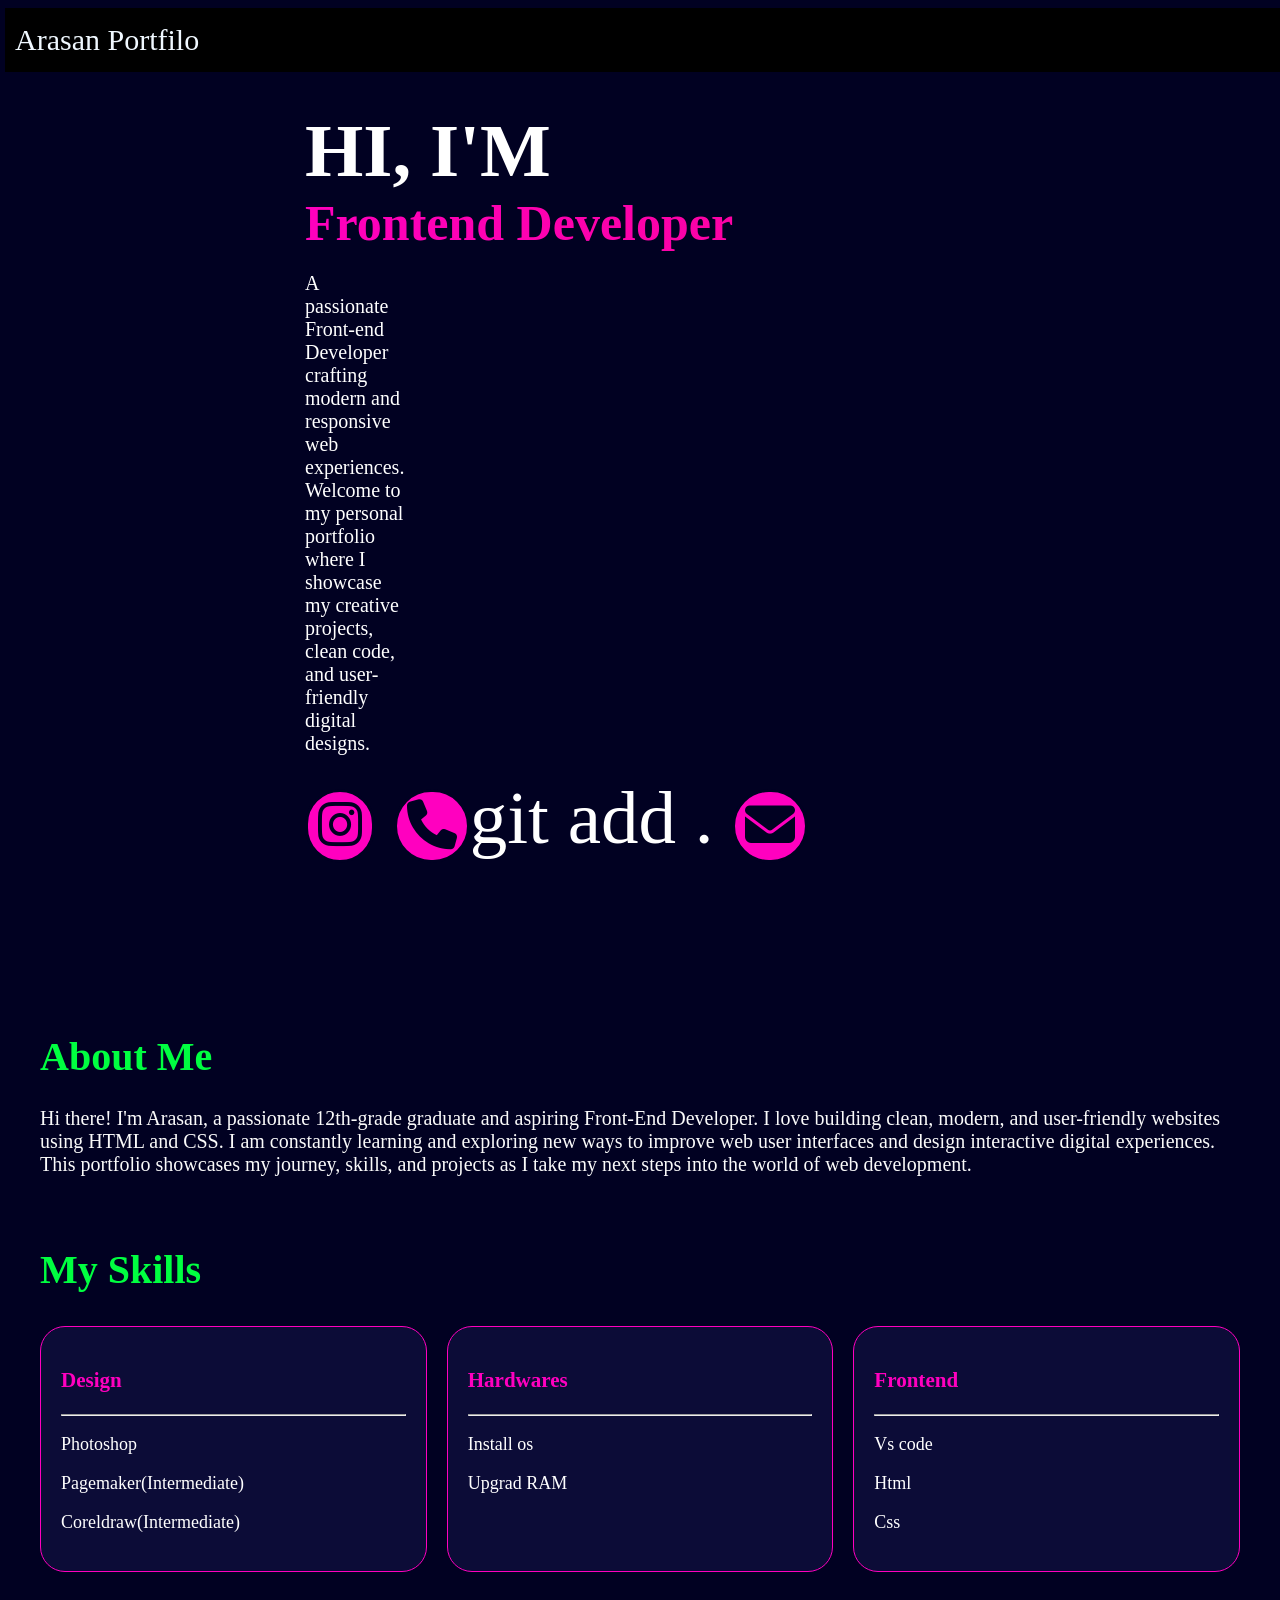
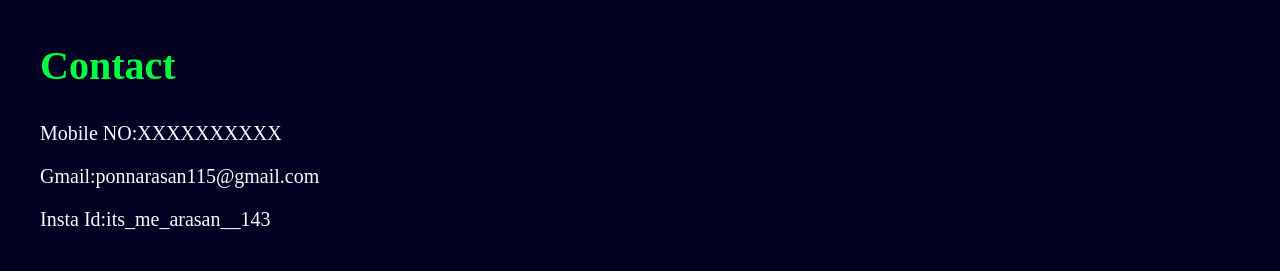
==== index.html @ 86ac951b "saved changes" ====
<!DOCTYPE html>
<html lang="en">

<head>
    <meta charset="UTF-8">
    <meta name="viewport" content="width=, initial-scale=1.0">
    <title>Document</title>
    <link rel="stylesheet" href="https://cdnjs.cloudflare.com/ajax/libs/font-awesome/6.4.0/css/all.min.css">
    <link rel="stylesheet" href="style.css">
</head>

<body>    
    <div class="top">
        <div class="home">
            <span>Arasan Portfilo</span>
        </div>
        <div class="about">
            <a class="buttons" href="#Arasan">Home</a>
            <a class="buttons" href="#about-section">About</a>
            <a class="buttons" href="#skill">Skills</a>
            <a class="buttons" href="#contack">Contact</a>
        </div>
    </div>
    <div class="front" id="Arasan">
        <span><b>HI, I'M <span class="arsu">Arasan</span> </b></span>
        <span class="gradient-text"><b>Frontend Developer</b></span>
        <p class="text">A passionate Front-end Developer crafting modern and responsive web experiences. Welcome to my
            personal portfolio where I showcase my creative projects, clean code, and user-friendly digital designs.</p>
        <a href="" class="he">
            <i class="fa-brands fa-instagram"></i>
        </a>
        <a class="he" href="tel:+919364290146">
            <i class="fa-solid fa-phone"></i>
        </a>git add .
        <a class="he" href="mailto:ponnaranan115@gmail.com?subject=Hello%20Arasan&body=I%20saw%20your%20portfolio.">
            <i class="fa-solid fa-envelope"></i>
        </a>
    </div>
    <div class="margin" id="about-section">
        <h1>About Me</h1>
        <p class="let">Hi there! I'm Arasan, a passionate 12th-grade graduate and aspiring Front-End Developer. I love
            building clean, modern, and user-friendly websites using HTML and CSS. I am constantly learning and
            exploring new ways to improve web user interfaces and design interactive digital experiences. This portfolio
            showcases my journey, skills, and projects as I take my next steps into the world of web development.</p>
    </div>
    <div class="margin" id="skill">
        <h2>My Skills</h2>
        <div class="fl">
            <div class="skill">
                <h3><b>Design</b></h3>
                <hr>
                <p>Photoshop</p>
                <p>Pagemaker(Intermediate)</p>
                <p"> Coreldraw(Intermediate)</p>
            </div>
            <div class="skill">
                <h3><b>Hardwares</b></h3>
                <hr>
                <p>Install os</p>
                <p>Upgrad RAM</p>

            </div>
        <div class="skill">
            <h3><b>Frontend</b></h3>
            <hr>
            <p>Vs code</p>
            <p>Html</p>
            <p>Css</p>

        </div>
    </div>
    </div>
    <div class="margin" id="contack">
        <h2>Contact</h2>
        <div class="let">
        <p>Mobile NO:XXXXXXXXXX</p>
        <p>Gmail:ponnarasan115@gmail.com</p>
        <p>Insta Id:its_me_arasan__143</p>
            </div>
    </div>


</body>

</html>
---- style.css ----
.top{
    display: flex;
    justify-content: space-between;
    position: fixed;
    width: 2000px;
    color: aliceblue;
    background-color: black;
    padding: 15px 0px 15px 0px;

}
.home{
    margin-left: 10px;    
    font-size: 30px;
    text-align: left;
    
}
.about{
    align-items: center;
    font-size: 20px;
    display: flex;
    justify-content: space-between;
    padding-right: 10px ;
    gap: 50px;
    margin-right: 150px;
    cursor: pointer;
}
.buttons{
    color: white;
    text-decoration: none;
    position: relative;
    padding-bottom: 5px;
    display: inline-block;
}
.buttons::after {
    content: '';
    position: absolute;
    width: 0;
    height: 2px;
    bottom: 0;
    left: 0px;
    background-color: #eeff00;
    background-image: linear-gradient(to right, rgb(255, 0, 191), rgb(247, 4, 138));
    transition: width 0.5s ease;
}

.buttons:hover::after {
    width: 100%;
}
body{
    background-color: rgb(1, 1, 34);
    margin-left: 5px;
    margin-right: 5px;    
}
.front{
    font-size: 75px;
    color: white;
    padding: 100px;
    padding-left: 300px;
    
}
.gradient-text {
    display: flex;
    flex-direction: column;
    font-size: 50px;
    background: linear-gradient(45deg, rgb(255,0,191), rgb(247,4,138));
    -webkit-background-clip: text;
    -webkit-text-fill-color: transparent;  
}
.text{
    display: inline-block;
    font-size: 20px;
    margin-right: 50px;
    padding-right: 800px;
    justify-content: center;
    align-items: center;
}


.hire{
    font-family: Arial, Helvetica, sans-serif;
    font-size: 50px;
    background-color: rgb(1, 1, 34);
    color: rgb(255,0,191);
    border-radius: 2.5px;
    height: auto;
    width: auto;
    padding: 0px 4px 0px 4px; 
    cursor: pointer;
}
.hire:hover{
    font-size: 49px;
    align-items: center;
    justify-content: center;
    border: 1px solid rgb(255, 0 ,191);
    color: rgb(255, 0 ,191);
    background-color: rgb(1, 1 ,34);
}

.he{
    display: inline-block;
    padding: 5px 10px 5px 10px;  
     font-size: 50px;
     border: solid rgb(1,1,34);
     border-radius: 200px;
    background-color: rgb(255, 0, 191);
    color: rgb(1,1,34);
   
}
.he:hover{
    background-color: rgb(1,1,34);
    color: rgb(255, 0 ,191);
}
h1, h2{
    padding-top: 30px;
    color: rgb(0, 255, 64);
    font-size: 40px;
}
.let {
    font-size: 20px;
    color: rgb(250, 250, 250);
    
}
.margin{
   max-width: 1200px;
    margin: 40px auto;
    padding: 0 20px;
}
.skill{
   border: solid 1px rgb(255, 0, 191);
    border-radius: 25px;
    padding: 20px;
    background-color: rgba(16, 16, 60, 0.8);
    color: white;
    font-size: 18px;
}
h3{
    color: rgb(255, 0, 191);
}

.fl {
    display: grid;
    grid-template-columns: repeat(3, 1fr);
    gap: 20px;
}
html {
    scroll-behavior: smooth;
}
.arsu{
    font-size: 75px;
    background:linear-gradient(red,green)
    -webkit-background-clip:text;
    -webkit-text-fill-color:transparent;
}
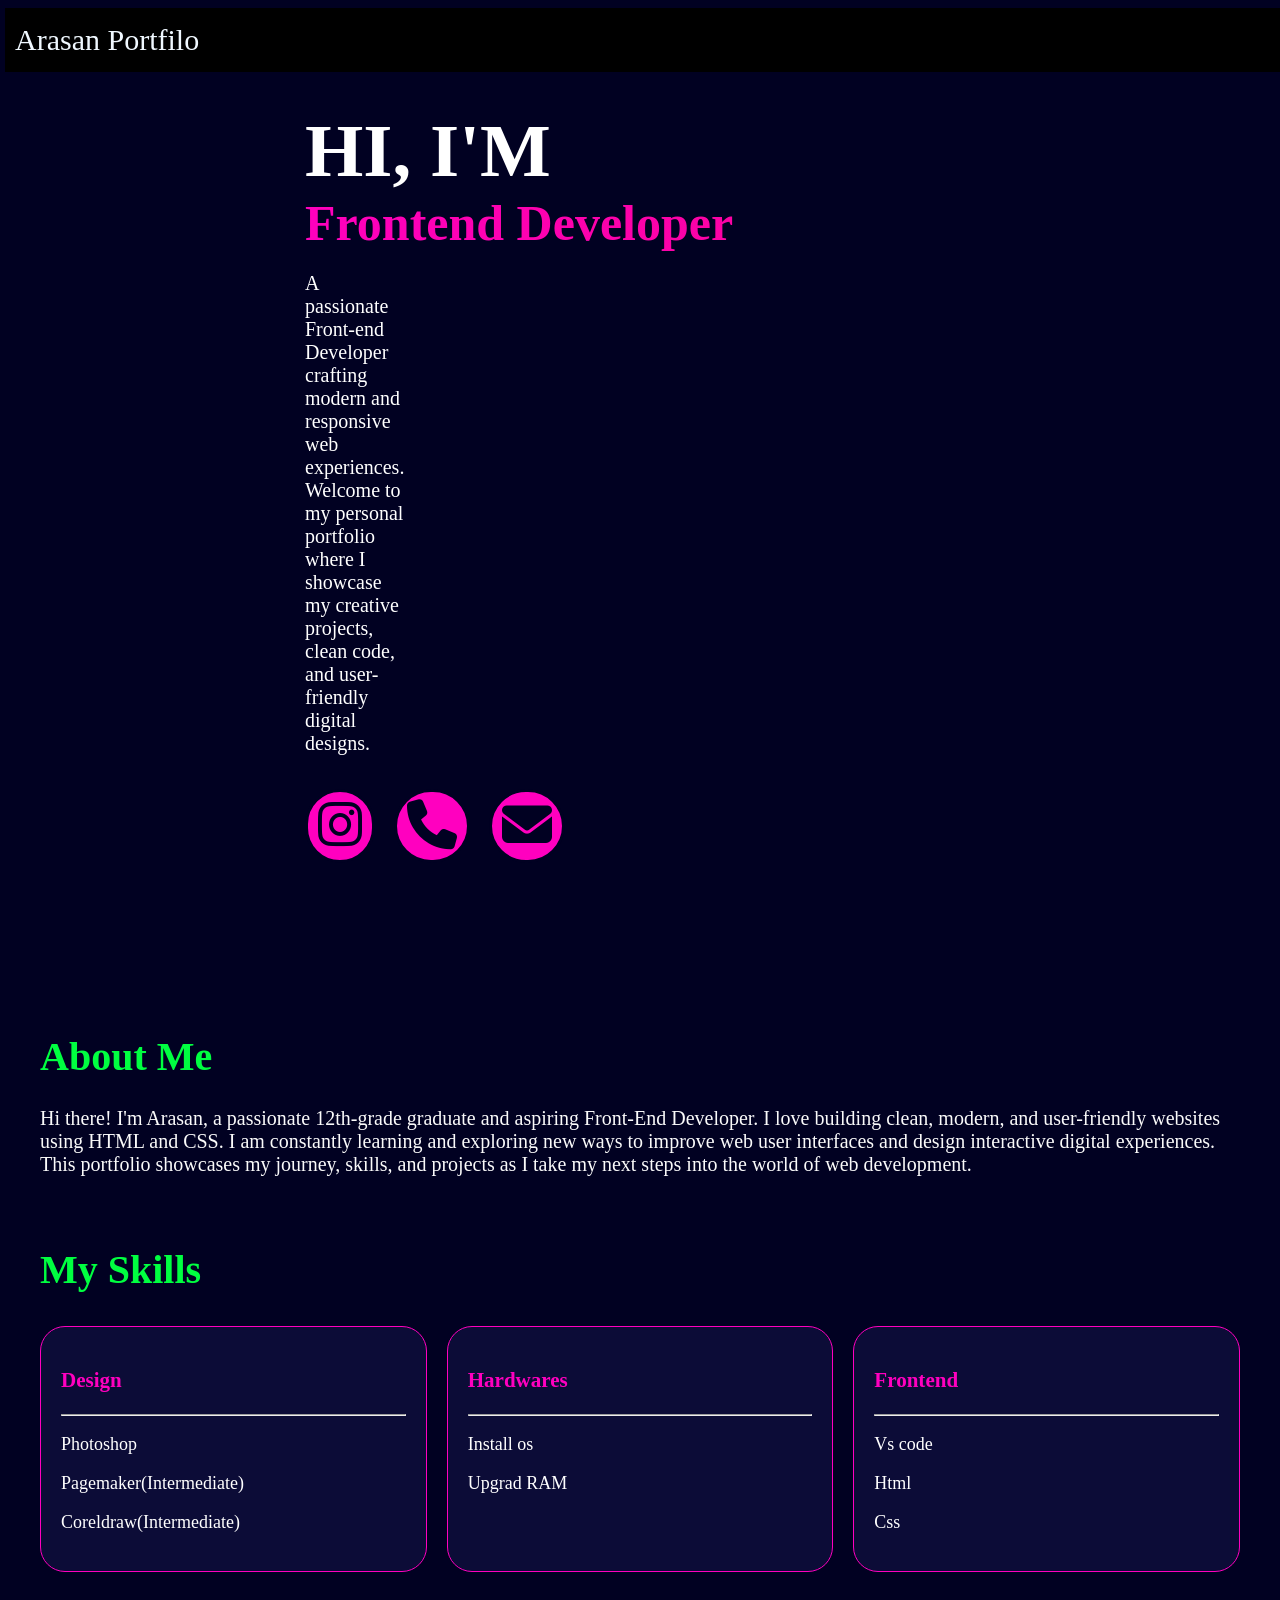
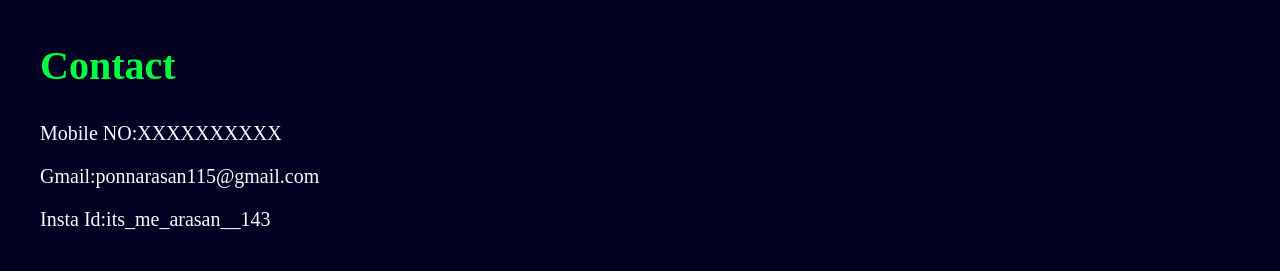
==== commit 4a3662b3: "saved changes" ====
--- a/index.html
+++ b/index.html
@@ -31,7 +31,7 @@
         </a>
         <a class="he" href="tel:+919364290146">
             <i class="fa-solid fa-phone"></i>
-        </a>git add .
+        </a>
         <a class="he" href="mailto:ponnaranan115@gmail.com?subject=Hello%20Arasan&body=I%20saw%20your%20portfolio.">
             <i class="fa-solid fa-envelope"></i>
         </a>
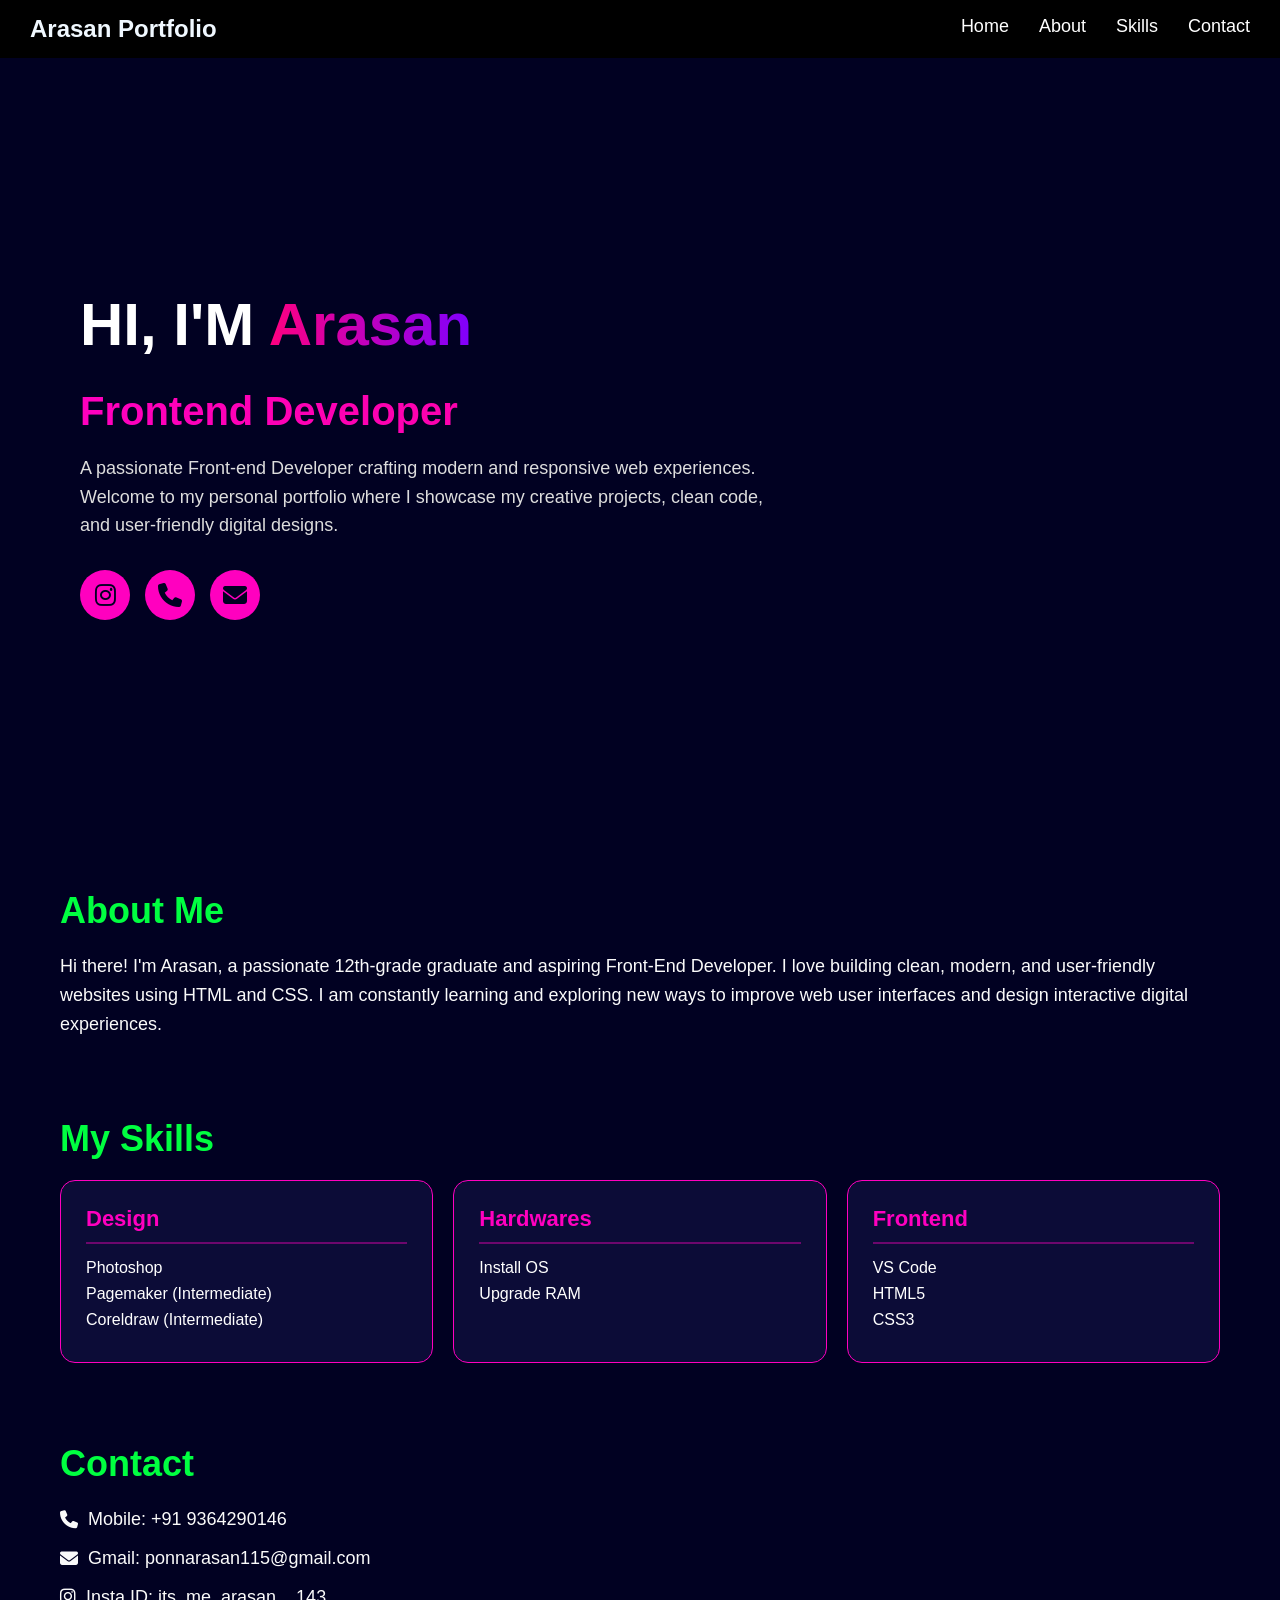
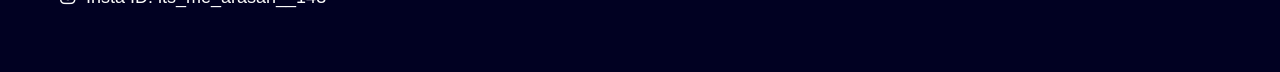
==== commit 596f9544: "saved changes" ====
--- a/index.html
+++ b/index.html
@@ -1,85 +1,96 @@
 <!DOCTYPE html>
 <html lang="en">
-
 <head>
     <meta charset="UTF-8">
-    <meta name="viewport" content="width=, initial-scale=1.0">
+    <meta name="viewport" content="width=device-width, initial-scale=1.0">
     <title>Document</title>
+<head>
+    <meta charset="UTF-8">
+    <meta name="viewport" content="width=device-width, initial-scale=1.0">
+    <title>Arasan | Portfolio</title>
     <link rel="stylesheet" href="https://cdnjs.cloudflare.com/ajax/libs/font-awesome/6.4.0/css/all.min.css">
     <link rel="stylesheet" href="style.css">
 </head>
 
 <body>    
-    <div class="top">
+        <div class="top">
         <div class="home">
-            <span>Arasan Portfilo</span>
+            <span>Arasan Portfolio</span>
         </div>
         <div class="about">
             <a class="buttons" href="#Arasan">Home</a>
             <a class="buttons" href="#about-section">About</a>
             <a class="buttons" href="#skill">Skills</a>
-            <a class="buttons" href="#contack">Contact</a>
+            <a class="buttons" href="#contact">Contact</a>
         </div>
     </div>
+
     <div class="front" id="Arasan">
-        <span><b>HI, I'M <span class="arsu">Arasan</span> </b></span>
-        <span class="gradient-text"><b>Frontend Developer</b></span>
-        <p class="text">A passionate Front-end Developer crafting modern and responsive web experiences. Welcome to my
-            personal portfolio where I showcase my creative projects, clean code, and user-friendly digital designs.</p>
-        <a href="" class="he">
-            <i class="fa-brands fa-instagram"></i>
-        </a>
-        <a class="he" href="tel:+919364290146">
-            <i class="fa-solid fa-phone"></i>
-        </a>
-        <a class="he" href="mailto:ponnaranan115@gmail.com?subject=Hello%20Arasan&body=I%20saw%20your%20portfolio.">
-            <i class="fa-solid fa-envelope"></i>
-        </a>
+        <h1>HI, I'M <span class="arsu">Arasan</span></h1>
+        <span class="gradient-text">Frontend Developer</span>
+        <p class="text">
+            A passionate Front-end Developer crafting modern and responsive web experiences. Welcome to my
+            personal portfolio where I showcase my creative projects, clean code, and user-friendly digital designs.
+        </p>
+        
+        <div class="social-links">
+            <a href="https://instagram.com/its_me_arasan__143" target="_blank" class="he">
+                <i class="fa-brands fa-instagram"></i>
+            </a>
+            <a class="he" href="tel:+919364290146">
+                <i class="fa-solid fa-phone"></i>
+            </a>
+            <a class="he" href="mailto:ponnaranan115@gmail.com?subject=Hello%20Arasan&body=I%20saw%20your%20portfolio.">
+                <i class="fa-solid fa-envelope"></i>
+            </a>
+        </div>
     </div>
+
     <div class="margin" id="about-section">
         <h1>About Me</h1>
-        <p class="let">Hi there! I'm Arasan, a passionate 12th-grade graduate and aspiring Front-End Developer. I love
+        <p class="let">
+            Hi there! I'm Arasan, a passionate 12th-grade graduate and aspiring Front-End Developer. I love
             building clean, modern, and user-friendly websites using HTML and CSS. I am constantly learning and
-            exploring new ways to improve web user interfaces and design interactive digital experiences. This portfolio
-            showcases my journey, skills, and projects as I take my next steps into the world of web development.</p>
+            exploring new ways to improve web user interfaces and design interactive digital experiences.
+        </p>
     </div>
+
     <div class="margin" id="skill">
         <h2>My Skills</h2>
         <div class="fl">
             <div class="skill">
-                <h3><b>Design</b></h3>
+                <h3>Design</h3>
                 <hr>
                 <p>Photoshop</p>
-                <p>Pagemaker(Intermediate)</p>
-                <p"> Coreldraw(Intermediate)</p>
+                <p>Pagemaker (Intermediate)</p>
+                <p>Coreldraw (Intermediate)</p>
             </div>
             <div class="skill">
-                <h3><b>Hardwares</b></h3>
+                <h3>Hardwares</h3>
                 <hr>
-                <p>Install os</p>
-                <p>Upgrad RAM</p>
-
+                <p>Install OS</p>
+                <p>Upgrade RAM</p>
             </div>
-        <div class="skill">
-            <h3><b>Frontend</b></h3>
-            <hr>
-            <p>Vs code</p>
-            <p>Html</p>
-            <p>Css</p>
-
+            <div class="skill">
+                <h3>Frontend</h3>
+                <hr>
+                <p>VS Code</p>
+                <p>HTML5</p>
+                <p>CSS3</p>
+            </div>
         </div>
     </div>
-    </div>
-    <div class="margin" id="contack">
+
+    <div class="margin" id="contact">
         <h2>Contact</h2>
-        <div class="let">
-        <p>Mobile NO:XXXXXXXXXX</p>
-        <p>Gmail:ponnarasan115@gmail.com</p>
-        <p>Insta Id:its_me_arasan__143</p>
-            </div>
+        <div class="let contact-info">
+            <p><i class="fa-solid fa-phone"></i> Mobile: +91 9364290146</p>
+            <p><i class="fa-solid fa-envelope"></i> Gmail: ponnarasan115@gmail.com</p>
+            <p><i class="fa-brands fa-instagram"></i> Insta ID: its_me_arasan__143</p>
+        </div>
     </div>
 
-
+    <script src="script.js"></script>
 </body>
 
 </html>
--- a/style.css
+++ b/style.css
@@ -1,153 +1,215 @@
-.top{
+* {
+    margin: 0;
+    padding: 0;
+    box-sizing: border-box;
+}
+
+html {
+    scroll-behavior: smooth;
+    font-family: Arial, Helvetica, sans-serif;
+}
+
+body {
+    background-color: rgb(1, 1, 34);
+    color: white;
+    overflow-x: hidden;
+}
+
+.top {
     display: flex;
     justify-content: space-between;
+    align-items: center;
     position: fixed;
-    width: 2000px;
+    top: 0;
+    left: 0;
+    width: 100%;
     color: aliceblue;
     background-color: black;
-    padding: 15px 0px 15px 0px;
-
-}
-.home{
-    margin-left: 10px;    
-    font-size: 30px;
-    text-align: left;
-    
-}
-.about{
-    align-items: center;
-    font-size: 20px;
-    display: flex;
-    justify-content: space-between;
-    padding-right: 10px ;
-    gap: 50px;
-    margin-right: 150px;
-    cursor: pointer;
-}
-.buttons{
+    padding: 15px 30px;
+    z-index: 1000;
+}
+
+.home {
+    font-size: 24px;
+    font-weight: bold;
+}
+
+.about {
+    display: flex;
+    gap: 30px;
+}
+
+.buttons {
     color: white;
     text-decoration: none;
     position: relative;
     padding-bottom: 5px;
-    display: inline-block;
-}
+    font-size: 18px;
+}
+
 .buttons::after {
     content: '';
     position: absolute;
     width: 0;
     height: 2px;
     bottom: 0;
-    left: 0px;
-    background-color: #eeff00;
+    left: 0;
     background-image: linear-gradient(to right, rgb(255, 0, 191), rgb(247, 4, 138));
-    transition: width 0.5s ease;
+    transition: width 0.3s ease;
 }
 
 .buttons:hover::after {
     width: 100%;
 }
-body{
-    background-color: rgb(1, 1, 34);
-    margin-left: 5px;
-    margin-right: 5px;    
-}
-.front{
-    font-size: 75px;
-    color: white;
-    padding: 100px;
-    padding-left: 300px;
-    
-}
+
+.front {
+    padding: 150px 50px 50px 80px;
+    min-height: 90vh;
+    display: flex;
+    flex-direction: column;
+    justify-content: center;
+}
+
+.front h1 {
+    font-size: 60px;
+    color: white;
+    padding-top: 0;
+}
+
+.arsu {
+    background: linear-gradient(to right, #ff007f, #7f00ff);
+    -webkit-background-clip: text;
+    -webkit-text-fill-color: transparent;
+}
+
 .gradient-text {
-    display: flex;
-    flex-direction: column;
-    font-size: 50px;
-    background: linear-gradient(45deg, rgb(255,0,191), rgb(247,4,138));
+    font-size: 40px;
+    font-weight: bold;
+    background: linear-gradient(45deg, rgb(255, 0, 191), rgb(247, 4, 138));
     -webkit-background-clip: text;
-    -webkit-text-fill-color: transparent;  
-}
-.text{
-    display: inline-block;
-    font-size: 20px;
-    margin-right: 50px;
-    padding-right: 800px;
+    -webkit-text-fill-color: transparent;
+    margin-top: 10px;
+}
+
+.text {
+    font-size: 18px;
+    max-width: 700px;
+    margin: 20px 0 30px 0;
+    line-height: 1.6;
+    color: #ddd;
+}
+
+.social-links {
+    display: flex;
+    gap: 15px;
+}
+
+.he {
+    display: inline-flex;
     justify-content: center;
     align-items: center;
-}
-
-
-.hire{
-    font-family: Arial, Helvetica, sans-serif;
-    font-size: 50px;
-    background-color: rgb(1, 1, 34);
-    color: rgb(255,0,191);
-    border-radius: 2.5px;
-    height: auto;
-    width: auto;
-    padding: 0px 4px 0px 4px; 
-    cursor: pointer;
-}
-.hire:hover{
-    font-size: 49px;
-    align-items: center;
-    justify-content: center;
-    border: 1px solid rgb(255, 0 ,191);
-    color: rgb(255, 0 ,191);
-    background-color: rgb(1, 1 ,34);
-}
-
-.he{
-    display: inline-block;
-    padding: 5px 10px 5px 10px;  
-     font-size: 50px;
-     border: solid rgb(1,1,34);
-     border-radius: 200px;
+    width: 50px;
+    height: 50px;
+    font-size: 24px;
+    border-radius: 50%;
     background-color: rgb(255, 0, 191);
-    color: rgb(1,1,34);
-   
-}
-.he:hover{
-    background-color: rgb(1,1,34);
-    color: rgb(255, 0 ,191);
-}
-h1, h2{
-    padding-top: 30px;
+    color: rgb(1, 1, 34);
+    text-decoration: none;
+    transition: all 0.3s ease;
+}
+
+.he:hover {
+    background-color: transparent;
+    color: rgb(255, 0, 191);
+    border: 2px solid rgb(255, 0, 191);
+    transform: translateY(-3px);
+}
+
+.margin {
+    max-width: 1200px;
+    margin: 60px auto;
+    padding: 0 20px;
+}
+
+h1, h2 {
+    padding-top: 20px;
+    margin-bottom: 20px;
     color: rgb(0, 255, 64);
-    font-size: 40px;
-}
+    font-size: 36px;
+}
+
 .let {
-    font-size: 20px;
+    font-size: 18px;
     color: rgb(250, 250, 250);
-    
-}
-.margin{
-   max-width: 1200px;
-    margin: 40px auto;
-    padding: 0 20px;
-}
-.skill{
-   border: solid 1px rgb(255, 0, 191);
-    border-radius: 25px;
-    padding: 20px;
-    background-color: rgba(16, 16, 60, 0.8);
-    color: white;
-    font-size: 18px;
-}
-h3{
-    color: rgb(255, 0, 191);
+    line-height: 1.6;
 }
 
 .fl {
     display: grid;
-    grid-template-columns: repeat(3, 1fr);
+    grid-template-columns: repeat(auto-fit, minmax(280px, 1fr));
     gap: 20px;
-}
-html {
-    scroll-behavior: smooth;
-}
-.arsu{
-    font-size: 75px;
-    background:linear-gradient(red,green)
-    -webkit-background-clip:text;
-    -webkit-text-fill-color:transparent;
+    margin-top: 20px;
+}
+
+.skill {
+    border: 1px solid rgb(255, 0, 191);
+    border-radius: 15px;
+    padding: 25px;
+    background-color: rgba(16, 16, 60, 0.8);
+    color: white;
+}
+
+.skill h3 {
+    color: rgb(255, 0, 191);
+    margin-bottom: 10px;
+    font-size: 22px;
+}
+
+.skill hr {
+    border: 0.5px solid rgba(255, 0, 191, 0.4);
+    margin-bottom: 15px;
+}
+
+.skill p {
+    margin: 8px 0;
+    font-size: 16px;
+}
+
+.contact-info p {
+    margin: 10px 0;
+    display: flex;
+    align-items: center;
+    gap: 10px;
+}
+
+@media (max-width: 768px) {
+    .top {
+        flex-direction: column;
+        gap: 10px;
+        padding: 15px;
+    }
+
+    .about {
+        gap: 15px;
+    }
+
+    .buttons {
+        font-size: 16px;
+    }
+
+    .front {
+        padding: 160px 20px 40px 20px;
+    }
+
+    .front h1 {
+        font-size: 38px;
+    }
+
+    .gradient-text {
+        font-size: 28px;
+    }
+
+    .text {
+        font-size: 16px;
+    }
 }
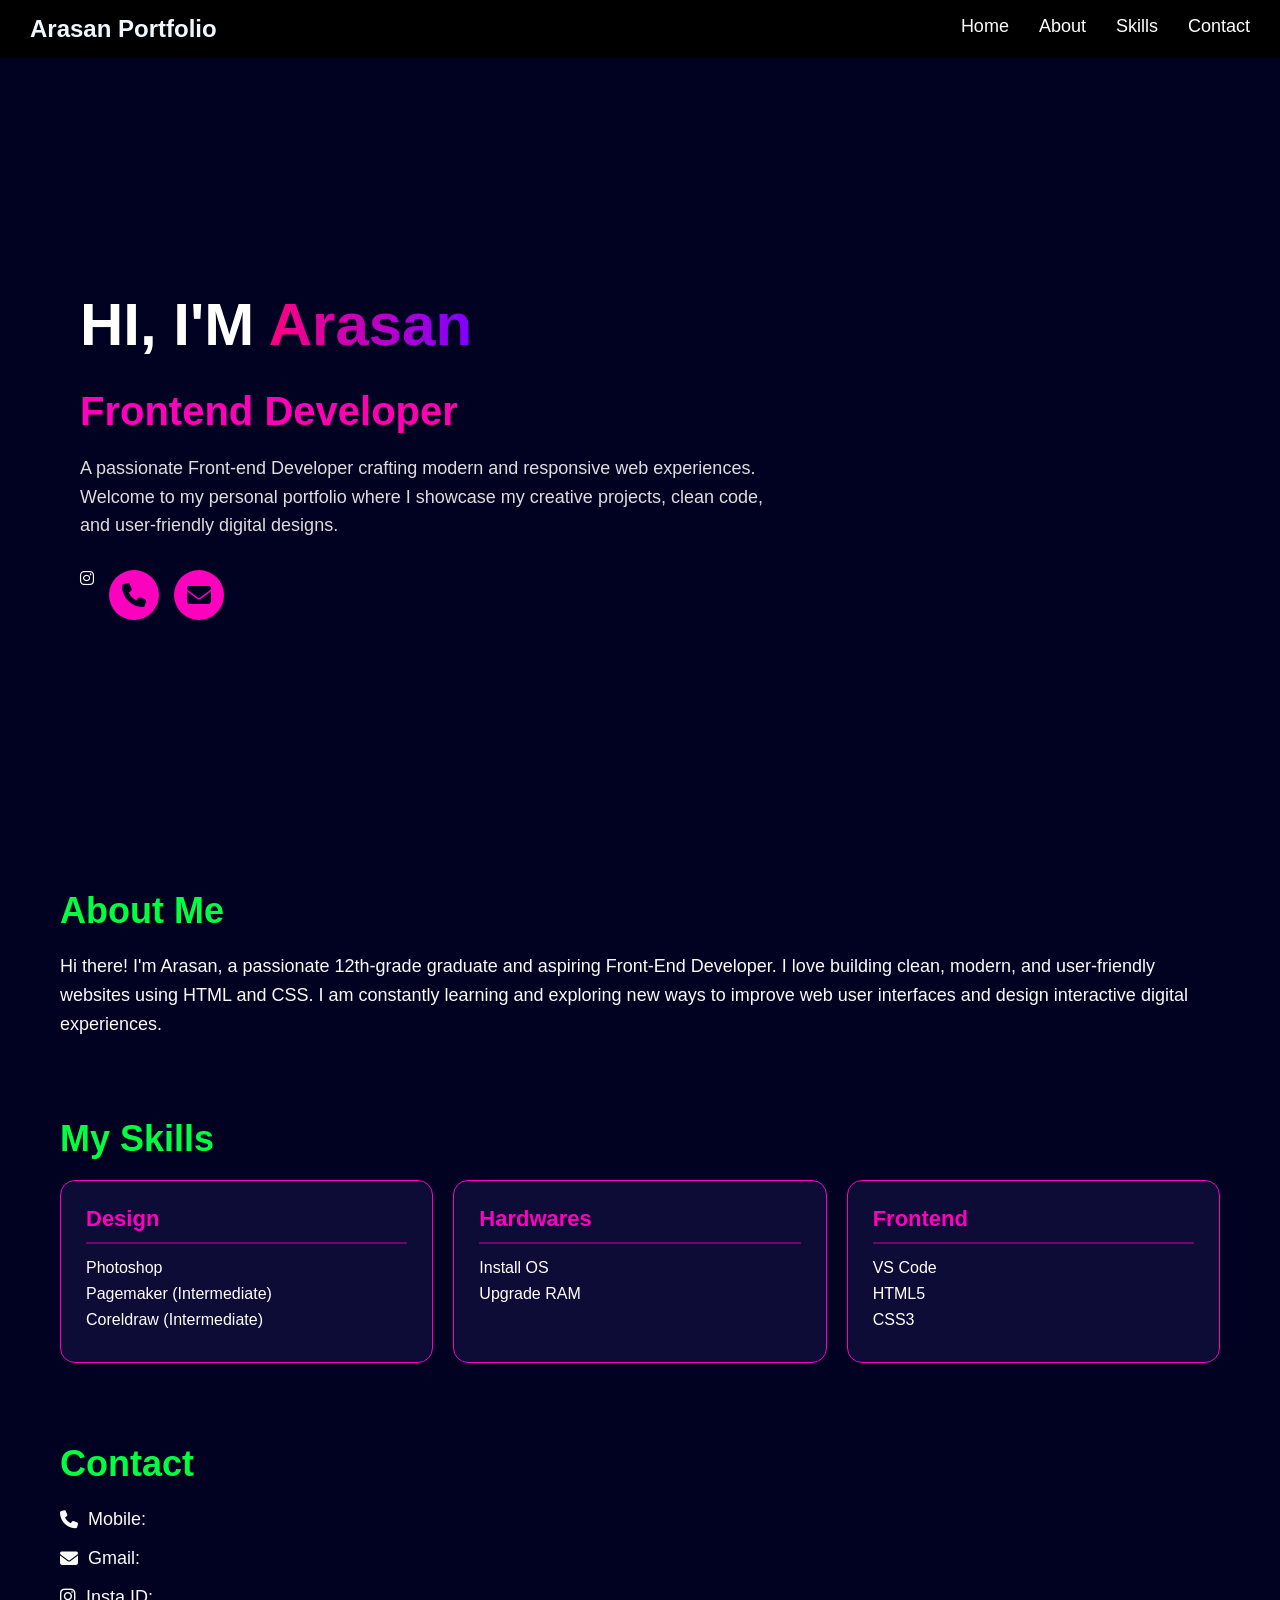
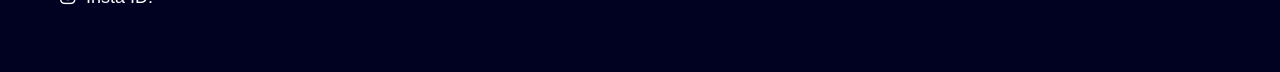
==== commit 2bcd542c: "udpadted changes" ====
--- a/index.html
+++ b/index.html
@@ -34,10 +34,10 @@
         </p>
         
         <div class="social-links">
-            <a href="https://instagram.com/its_me_arasan__143" target="_blank" class="he">
+            <a>
                 <i class="fa-brands fa-instagram"></i>
             </a>
-            <a class="he" href="tel:+919364290146">
+            <a class="he">
                 <i class="fa-solid fa-phone"></i>
             </a>
             <a class="he" href="mailto:ponnaranan115@gmail.com?subject=Hello%20Arasan&body=I%20saw%20your%20portfolio.">
@@ -84,9 +84,9 @@
     <div class="margin" id="contact">
         <h2>Contact</h2>
         <div class="let contact-info">
-            <p><i class="fa-solid fa-phone"></i> Mobile: +91 9364290146</p>
-            <p><i class="fa-solid fa-envelope"></i> Gmail: ponnarasan115@gmail.com</p>
-            <p><i class="fa-brands fa-instagram"></i> Insta ID: its_me_arasan__143</p>
+            <p><i class="fa-solid fa-phone"></i> Mobile: </p>
+            <p><i class="fa-solid fa-envelope"></i> Gmail: </p>
+            <p><i class="fa-brands fa-instagram"></i> Insta ID: </p>
         </div>
     </div>
 
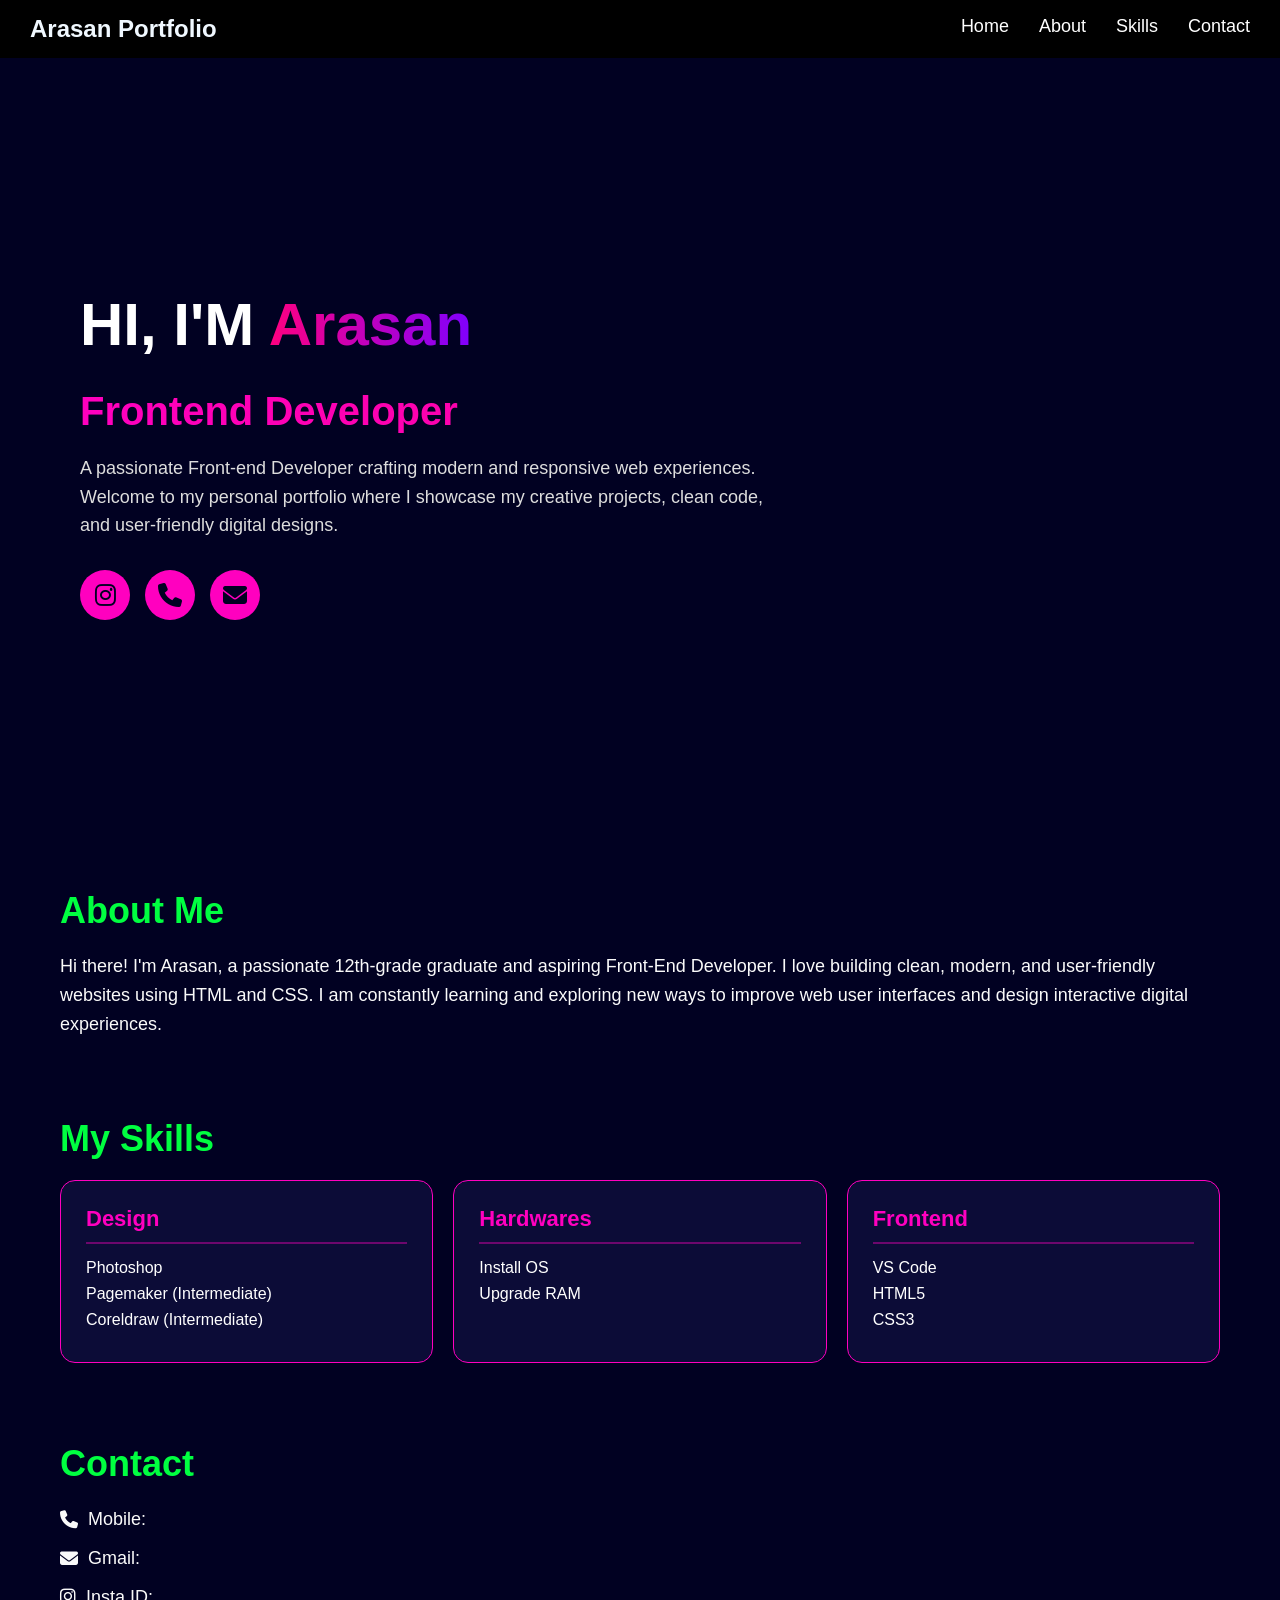
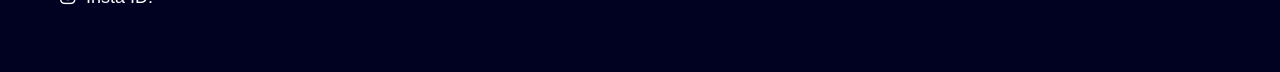
==== commit 8176d338: "saved changes" ====
--- a/index.html
+++ b/index.html
@@ -34,7 +34,7 @@
         </p>
         
         <div class="social-links">
-            <a>
+            <a class="he">
                 <i class="fa-brands fa-instagram"></i>
             </a>
             <a class="he">
